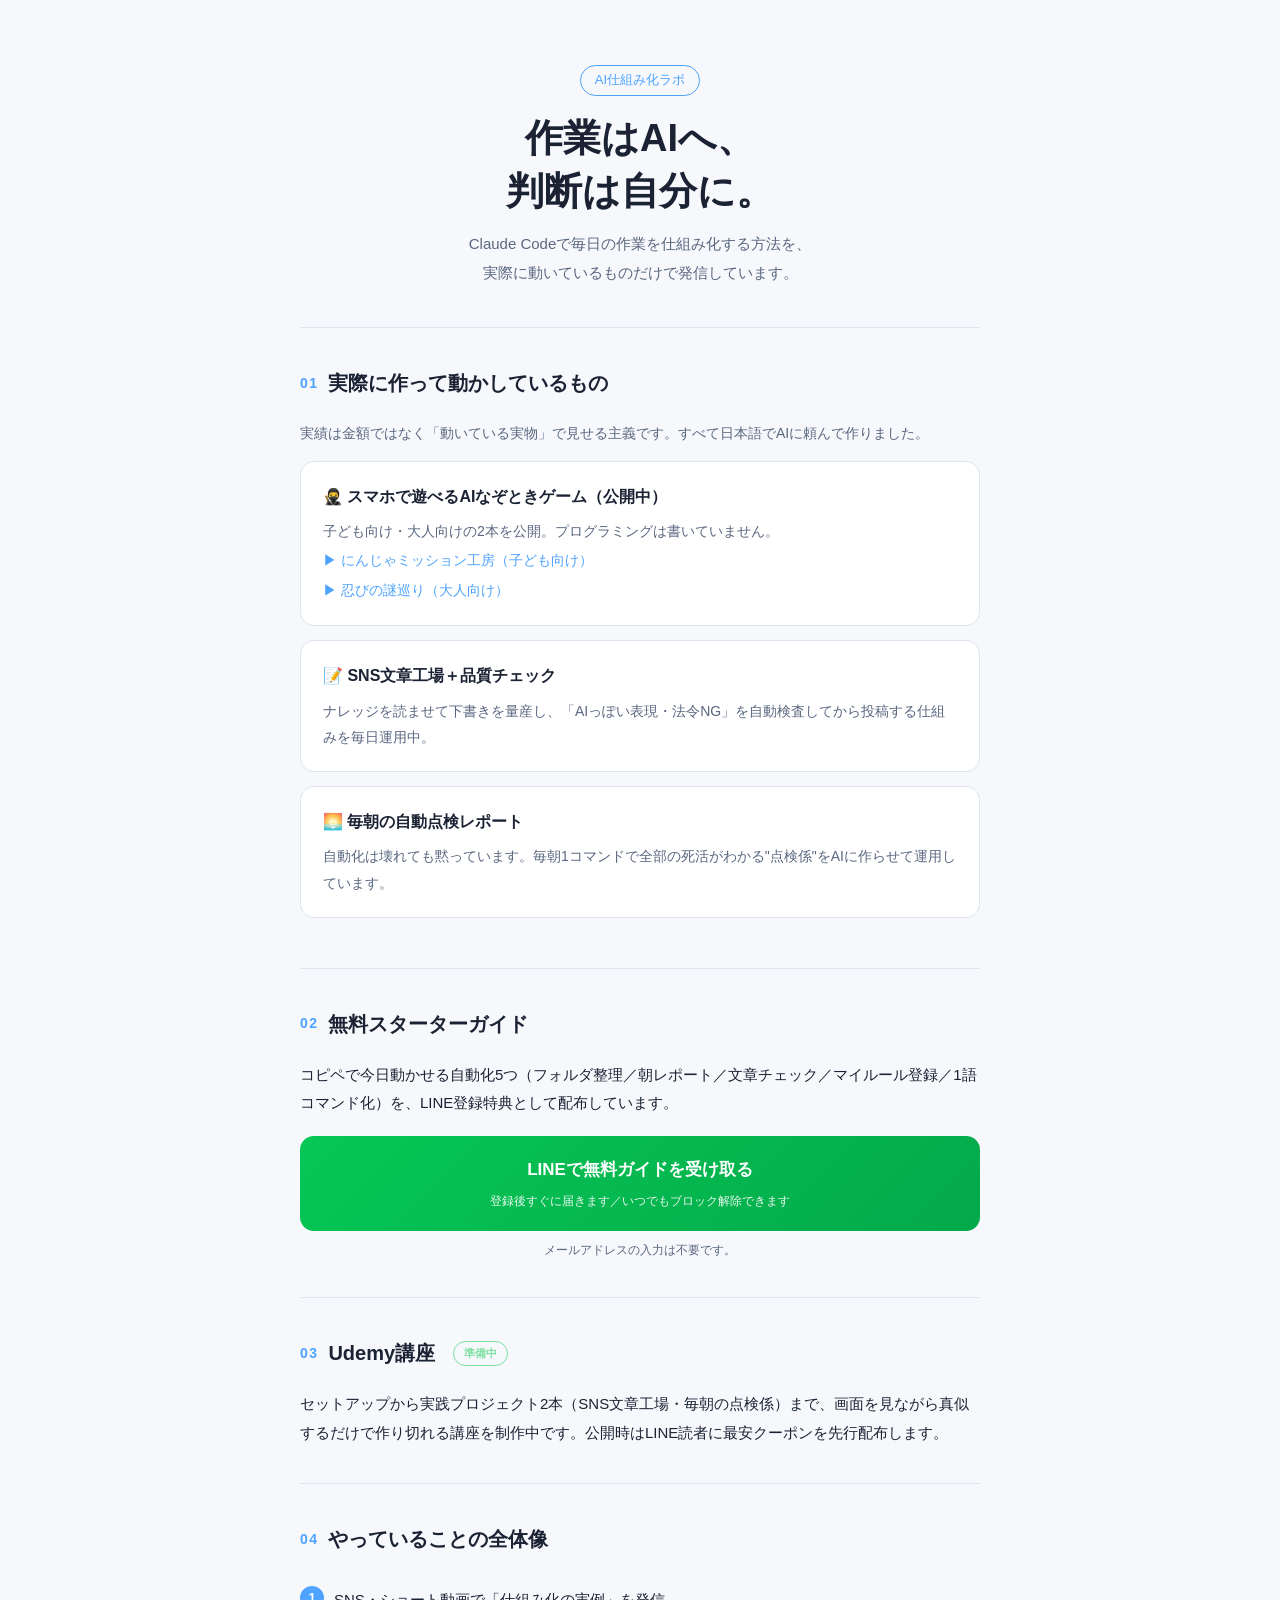
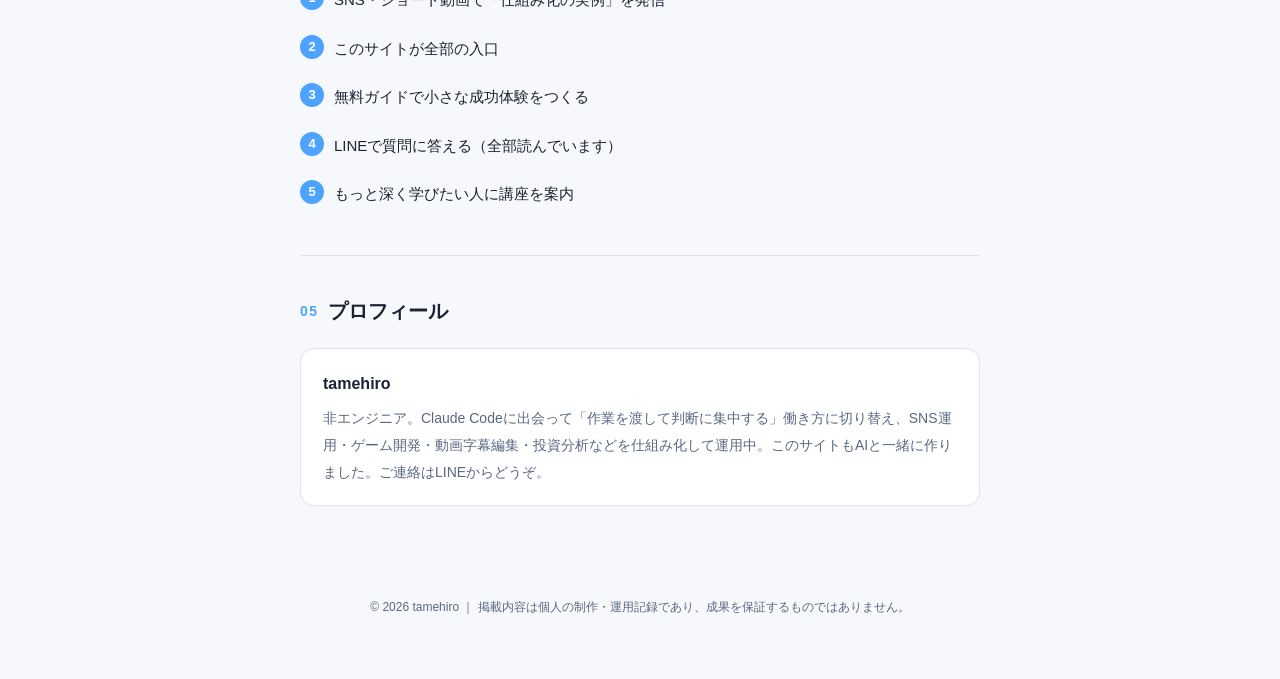
==== index.html @ 13704e38 "公式サイト初回公開 Co-Authored-By: Claude Fable 5 <noreply@anthropic.com>" ====
<!DOCTYPE html>
<html lang="ja">
<head>
<meta charset="UTF-8">
<meta name="viewport" content="width=device-width, initial-scale=1.0">
<title>tamehiro | AI仕組み化ラボ — 作業はAIへ、判断は自分に</title>
<meta name="description" content="Claude Codeで毎日の作業を仕組み化する方法を発信しています。コピペで始められる無料スターターガイド配布中。">
<style>
  :root{
    --bg:#0f1420; --panel:#171e2e; --text:#e8ecf4; --muted:#9aa7bd;
    --accent:#4da3ff; --accent2:#7ee0a3; --border:#2a3550;
  }
  @media (prefers-color-scheme: light){
    :root{ --bg:#f6f8fb; --panel:#ffffff; --text:#1a2233; --muted:#5a6780; --border:#dde4ef; }
  }
  *{margin:0;padding:0;box-sizing:border-box}
  body{background:var(--bg);color:var(--text);font-family:"Hiragino Kaku Gothic ProN","Yu Gothic",Meiryo,sans-serif;line-height:1.9}
  .wrap{max-width:720px;margin:0 auto;padding:0 20px}
  header{padding:64px 0 40px;text-align:center}
  .badge{display:inline-block;font-size:13px;color:var(--accent);border:1px solid var(--accent);border-radius:999px;padding:2px 14px;margin-bottom:16px}
  h1{font-size:clamp(26px,6vw,38px);line-height:1.4;margin-bottom:12px}
  .lead{color:var(--muted);font-size:15px}
  section{padding:36px 0;border-top:1px solid var(--border)}
  h2{font-size:20px;margin-bottom:18px;display:flex;align-items:center;gap:10px}
  h2 .n{color:var(--accent);font-size:14px;letter-spacing:.1em}
  .card{background:var(--panel);border:1px solid var(--border);border-radius:14px;padding:20px 22px;margin-bottom:14px}
  .card h3{font-size:16px;margin-bottom:6px}
  .card p{font-size:14px;color:var(--muted)}
  .card a{color:var(--accent);text-decoration:none;font-size:14px}
  .card a:hover{text-decoration:underline}
  .cta{display:block;text-align:center;background:linear-gradient(135deg,#06c755,#04a94a);color:#fff;font-weight:700;font-size:17px;border-radius:14px;padding:18px;margin:18px 0 8px;text-decoration:none}
  .cta small{display:block;font-weight:400;font-size:12px;opacity:.9;margin-top:4px}
  .note{font-size:12px;color:var(--muted);text-align:center}
  ul.flow{list-style:none}
  ul.flow li{padding:10px 0 10px 34px;position:relative;font-size:15px}
  ul.flow li::before{content:attr(data-n);position:absolute;left:0;top:10px;width:24px;height:24px;border-radius:50%;
    background:var(--accent);color:#fff;font-size:13px;font-weight:700;display:flex;align-items:center;justify-content:center}
  footer{padding:40px 0 60px;text-align:center;color:var(--muted);font-size:12px}
  .soon{display:inline-block;font-size:11px;color:var(--accent2);border:1px solid var(--accent2);border-radius:999px;padding:1px 10px;margin-left:8px;vertical-align:middle}
</style>
</head>
<body>
<div class="wrap">

  <header>
    <span class="badge">AI仕組み化ラボ</span>
    <h1>作業はAIへ、<br>判断は自分に。</h1>
    <p class="lead">Claude Codeで毎日の作業を仕組み化する方法を、<br>実際に動いているものだけで発信しています。</p>
  </header>

  <section>
    <h2><span class="n">01</span>実際に作って動かしているもの</h2>
    <p style="font-size:14px;color:var(--muted);margin-bottom:14px">実績は金額ではなく「動いている実物」で見せる主義です。すべて日本語でAIに頼んで作りました。</p>
    <div class="card">
      <h3>🥷 スマホで遊べるAIなぞときゲーム（公開中）</h3>
      <p>子ども向け・大人向けの2本を公開。プログラミングは書いていません。</p>
      <a href="https://tamehiro3.github.io/ninja-mission-kobo/" target="_blank" rel="noopener">▶ にんじゃミッション工房（子ども向け）</a><br>
      <a href="https://tamehiro3.github.io/shinobi-nazomeguri/" target="_blank" rel="noopener">▶ 忍びの謎巡り（大人向け）</a>
    </div>
    <div class="card">
      <h3>📝 SNS文章工場＋品質チェック</h3>
      <p>ナレッジを読ませて下書きを量産し、「AIっぽい表現・法令NG」を自動検査してから投稿する仕組みを毎日運用中。</p>
    </div>
    <div class="card">
      <h3>🌅 毎朝の自動点検レポート</h3>
      <p>自動化は壊れても黙っています。毎朝1コマンドで全部の死活がわかる"点検係"をAIに作らせて運用しています。</p>
    </div>
  </section>

  <section>
    <h2><span class="n">02</span>無料スターターガイド</h2>
    <p style="font-size:15px">コピペで今日動かせる自動化5つ（フォルダ整理／朝レポート／文章チェック／マイルール登録／1語コマンド化）を、LINE登録特典として配布しています。</p>
    <a class="cta" href="https://line.me/R/ti/p/@442vfqdf">
      LINEで無料ガイドを受け取る
      <small>登録後すぐに届きます／いつでもブロック解除できます</small>
    </a>
    <p class="note">メールアドレスの入力は不要です。</p>
  </section>

  <section>
    <h2><span class="n">03</span>Udemy講座<span class="soon">準備中</span></h2>
    <p style="font-size:15px">セットアップから実践プロジェクト2本（SNS文章工場・毎朝の点検係）まで、画面を見ながら真似するだけで作り切れる講座を制作中です。公開時はLINE読者に最安クーポンを先行配布します。</p>
    <!-- ★講座公開後、この下にUdemyリンクのカードを追加する -->
  </section>

  <section>
    <h2><span class="n">04</span>やっていることの全体像</h2>
    <ul class="flow">
      <li data-n="1">SNS・ショート動画で「仕組み化の実例」を発信</li>
      <li data-n="2">このサイトが全部の入口</li>
      <li data-n="3">無料ガイドで小さな成功体験をつくる</li>
      <li data-n="4">LINEで質問に答える（全部読んでいます）</li>
      <li data-n="5">もっと深く学びたい人に講座を案内</li>
    </ul>
  </section>

  <section>
    <h2><span class="n">05</span>プロフィール</h2>
    <div class="card">
      <h3>tamehiro</h3>
      <p>非エンジニア。Claude Codeに出会って「作業を渡して判断に集中する」働き方に切り替え、SNS運用・ゲーム開発・動画字幕編集・投資分析などを仕組み化して運用中。このサイトもAIと一緒に作りました。ご連絡はLINEからどうぞ。</p>
    </div>
  </section>

  <footer>
    © 2026 tamehiro ｜ 掲載内容は個人の制作・運用記録であり、成果を保証するものではありません。
  </footer>

</div>
</body>
</html>
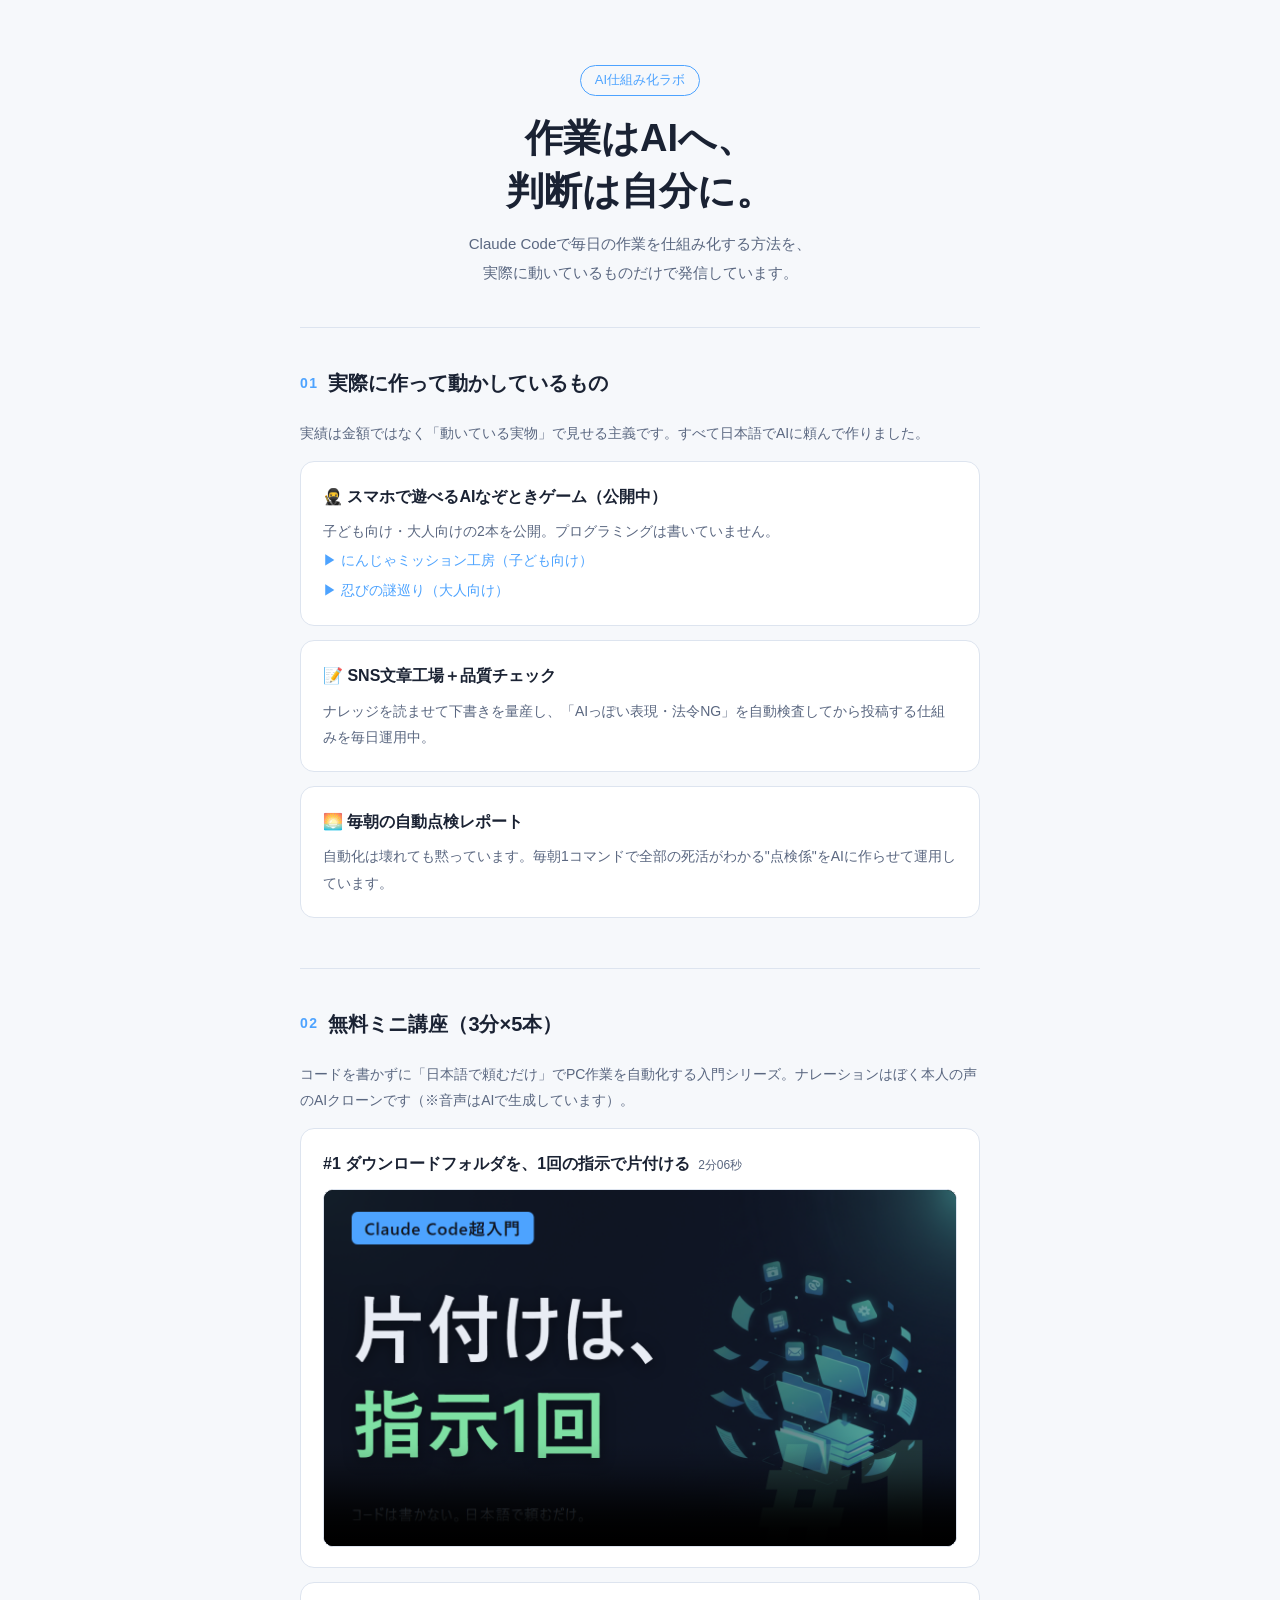
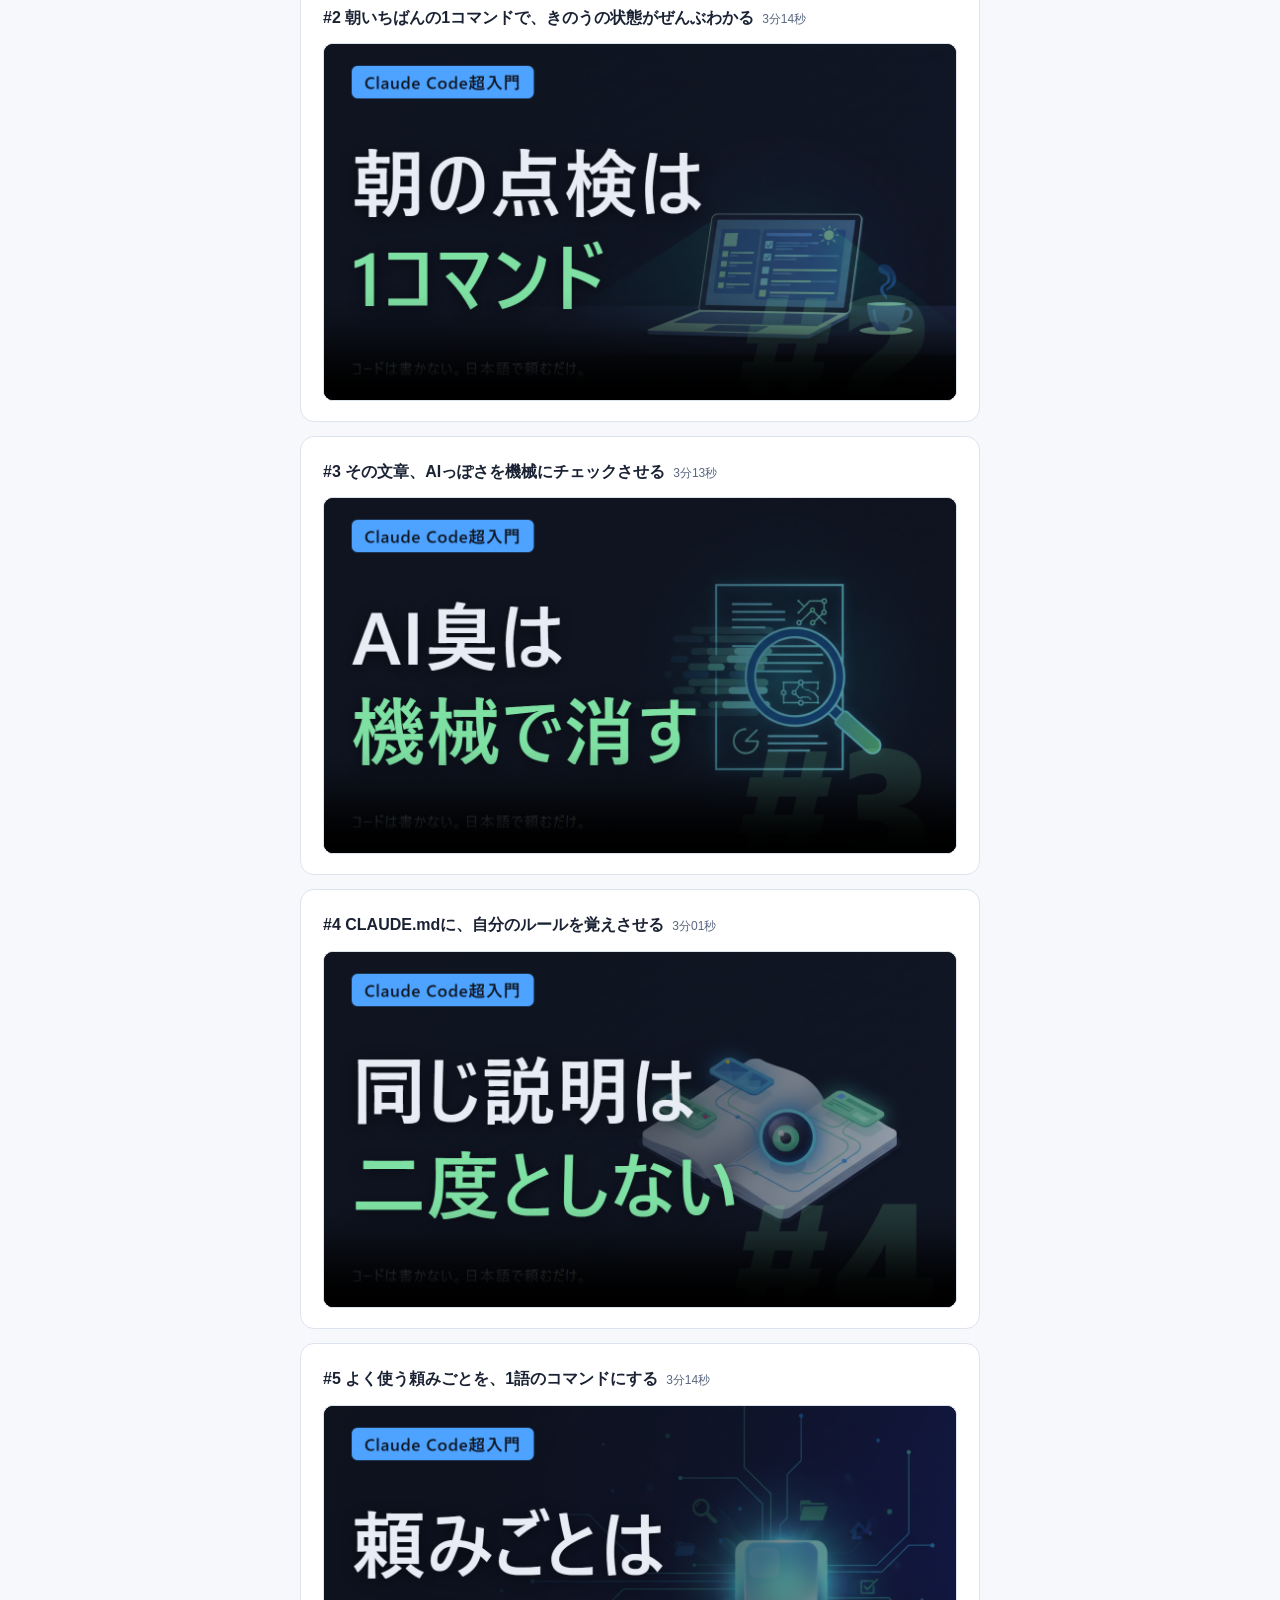
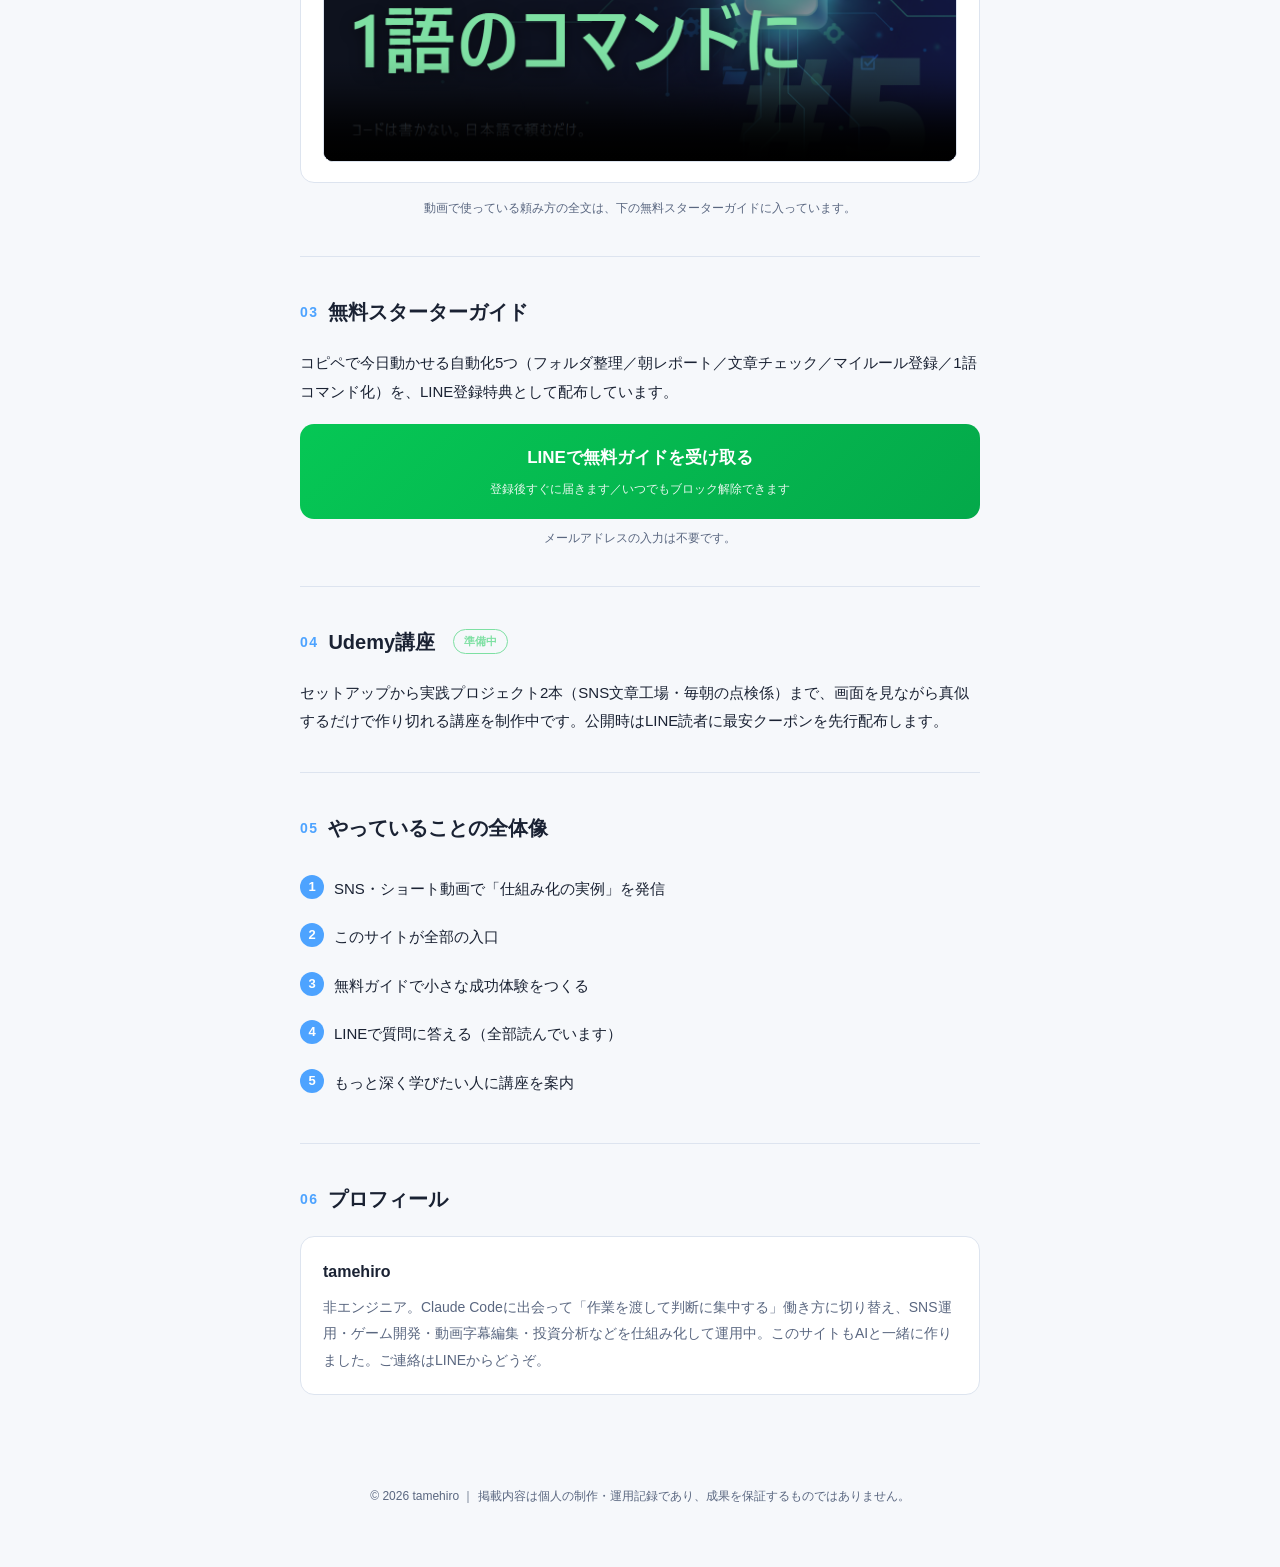
==== commit 1a0ce2b4: "無料ミニ講座5本（動画＋サムネ）をサイトに追加 Co-Authored-By: Claude Fable 5 <noreply@anthropic.com>" ====
--- a/index.html
+++ b/index.html
@@ -28,6 +28,8 @@
   .card p{font-size:14px;color:var(--muted)}
   .card a{color:var(--accent);text-decoration:none;font-size:14px}
   .card a:hover{text-decoration:underline}
+  .card video{width:100%;border-radius:10px;margin-top:10px;display:block;border:1px solid var(--border);background:#000}
+  .card h3 small{font-weight:400;color:var(--muted);font-size:12px;margin-left:8px}
   .cta{display:block;text-align:center;background:linear-gradient(135deg,#06c755,#04a94a);color:#fff;font-weight:700;font-size:17px;border-radius:14px;padding:18px;margin:18px 0 8px;text-decoration:none}
   .cta small{display:block;font-weight:400;font-size:12px;opacity:.9;margin-top:4px}
   .note{font-size:12px;color:var(--muted);text-align:center}
@@ -68,7 +70,33 @@
   </section>
 
   <section>
-    <h2><span class="n">02</span>無料スターターガイド</h2>
+    <h2><span class="n">02</span>無料ミニ講座（3分×5本）</h2>
+    <p style="font-size:14px;color:var(--muted);margin-bottom:14px">コードを書かずに「日本語で頼むだけ」でPC作業を自動化する入門シリーズ。ナレーションはぼく本人の声のAIクローンです（※音声はAIで生成しています）。</p>
+    <div class="card">
+      <h3>#1 ダウンロードフォルダを、1回の指示で片付ける<small>2分06秒</small></h3>
+      <video controls playsinline preload="none" poster="thumbs/lesson01_thumb.png" src="lectures/lesson01.mp4"></video>
+    </div>
+    <div class="card">
+      <h3>#2 朝いちばんの1コマンドで、きのうの状態がぜんぶわかる<small>3分14秒</small></h3>
+      <video controls playsinline preload="none" poster="thumbs/lesson02_thumb.png" src="lectures/lesson02.mp4"></video>
+    </div>
+    <div class="card">
+      <h3>#3 その文章、AIっぽさを機械にチェックさせる<small>3分13秒</small></h3>
+      <video controls playsinline preload="none" poster="thumbs/lesson03_thumb.png" src="lectures/lesson03.mp4"></video>
+    </div>
+    <div class="card">
+      <h3>#4 CLAUDE.mdに、自分のルールを覚えさせる<small>3分01秒</small></h3>
+      <video controls playsinline preload="none" poster="thumbs/lesson04_thumb.png" src="lectures/lesson04.mp4"></video>
+    </div>
+    <div class="card">
+      <h3>#5 よく使う頼みごとを、1語のコマンドにする<small>3分14秒</small></h3>
+      <video controls playsinline preload="none" poster="thumbs/lesson05_thumb.png" src="lectures/lesson05.mp4"></video>
+    </div>
+    <p class="note">動画で使っている頼み方の全文は、下の無料スターターガイドに入っています。</p>
+  </section>
+
+  <section>
+    <h2><span class="n">03</span>無料スターターガイド</h2>
     <p style="font-size:15px">コピペで今日動かせる自動化5つ（フォルダ整理／朝レポート／文章チェック／マイルール登録／1語コマンド化）を、LINE登録特典として配布しています。</p>
     <a class="cta" href="https://line.me/R/ti/p/@442vfqdf">
       LINEで無料ガイドを受け取る
@@ -78,13 +106,13 @@
   </section>
 
   <section>
-    <h2><span class="n">03</span>Udemy講座<span class="soon">準備中</span></h2>
+    <h2><span class="n">04</span>Udemy講座<span class="soon">準備中</span></h2>
     <p style="font-size:15px">セットアップから実践プロジェクト2本（SNS文章工場・毎朝の点検係）まで、画面を見ながら真似するだけで作り切れる講座を制作中です。公開時はLINE読者に最安クーポンを先行配布します。</p>
     <!-- ★講座公開後、この下にUdemyリンクのカードを追加する -->
   </section>
 
   <section>
-    <h2><span class="n">04</span>やっていることの全体像</h2>
+    <h2><span class="n">05</span>やっていることの全体像</h2>
     <ul class="flow">
       <li data-n="1">SNS・ショート動画で「仕組み化の実例」を発信</li>
       <li data-n="2">このサイトが全部の入口</li>
@@ -95,7 +123,7 @@
   </section>
 
   <section>
-    <h2><span class="n">05</span>プロフィール</h2>
+    <h2><span class="n">06</span>プロフィール</h2>
     <div class="card">
       <h3>tamehiro</h3>
       <p>非エンジニア。Claude Codeに出会って「作業を渡して判断に集中する」働き方に切り替え、SNS運用・ゲーム開発・動画字幕編集・投資分析などを仕組み化して運用中。このサイトもAIと一緒に作りました。ご連絡はLINEからどうぞ。</p>
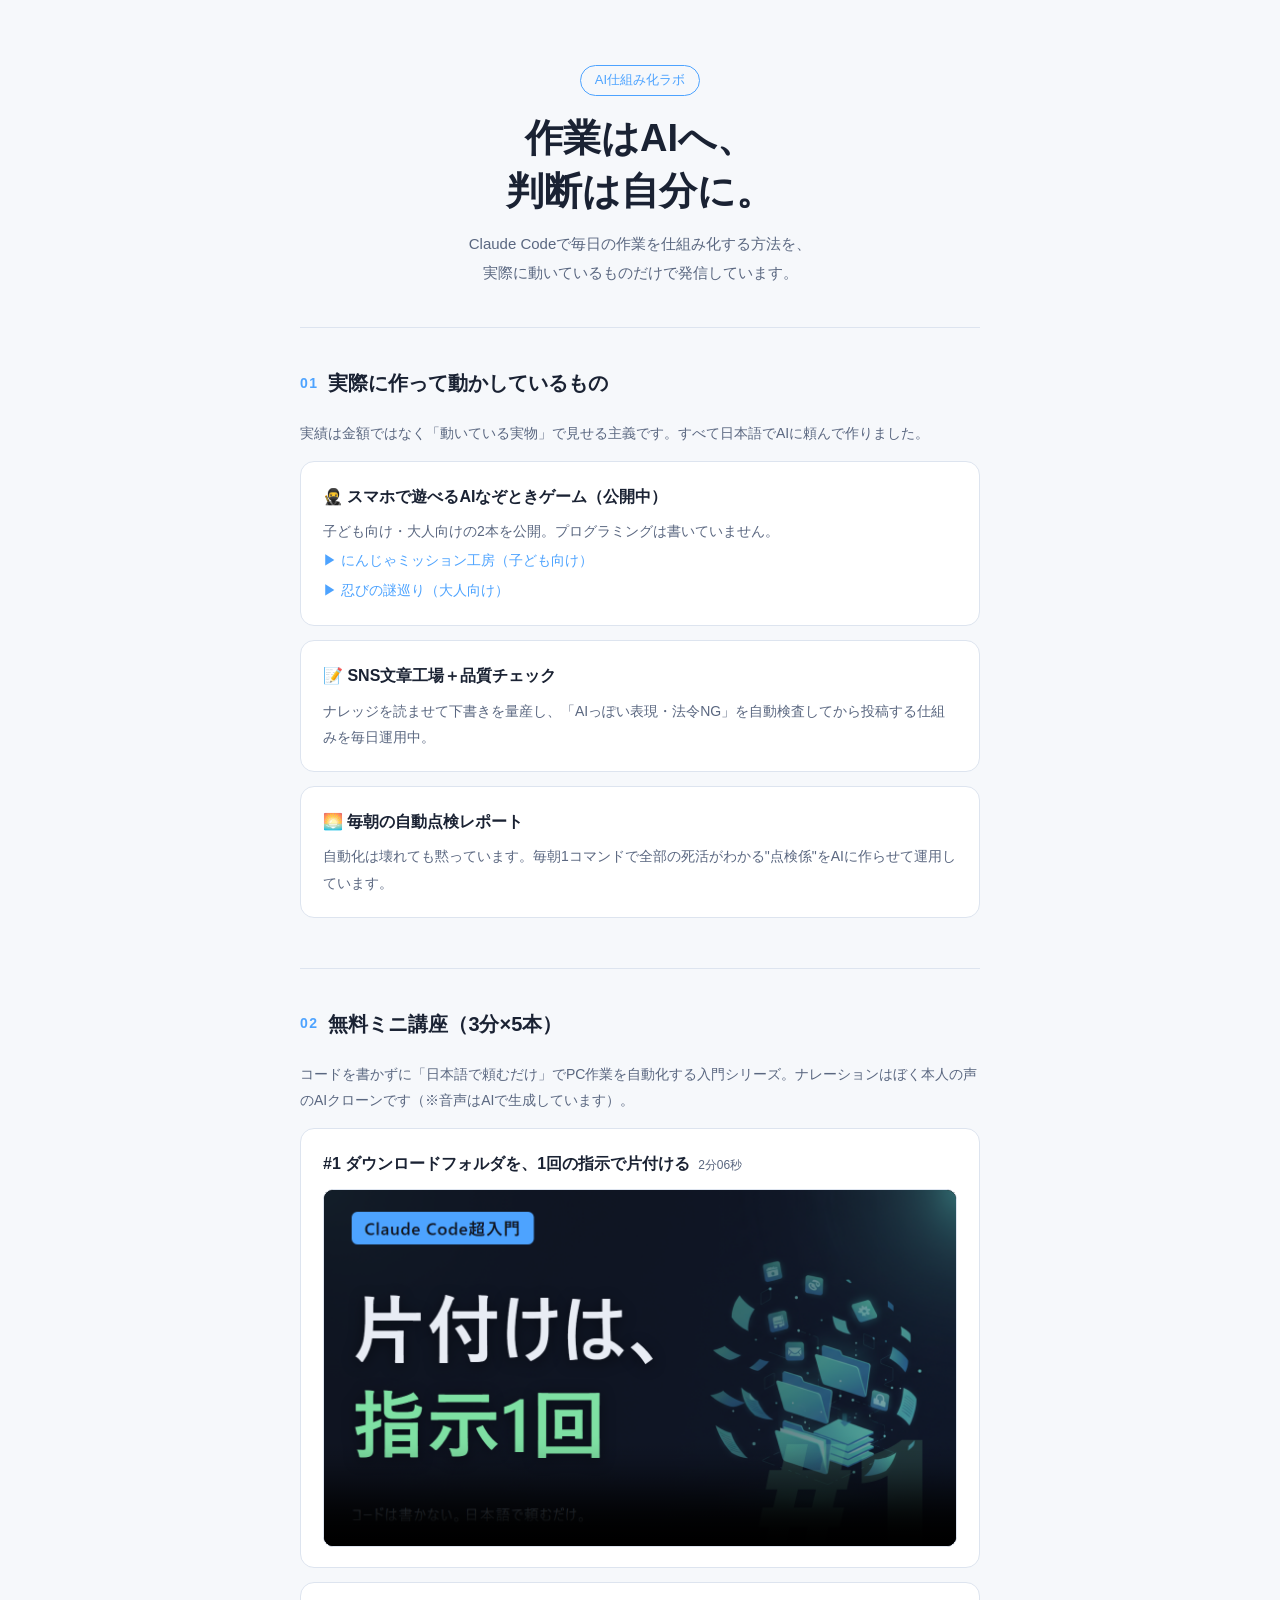
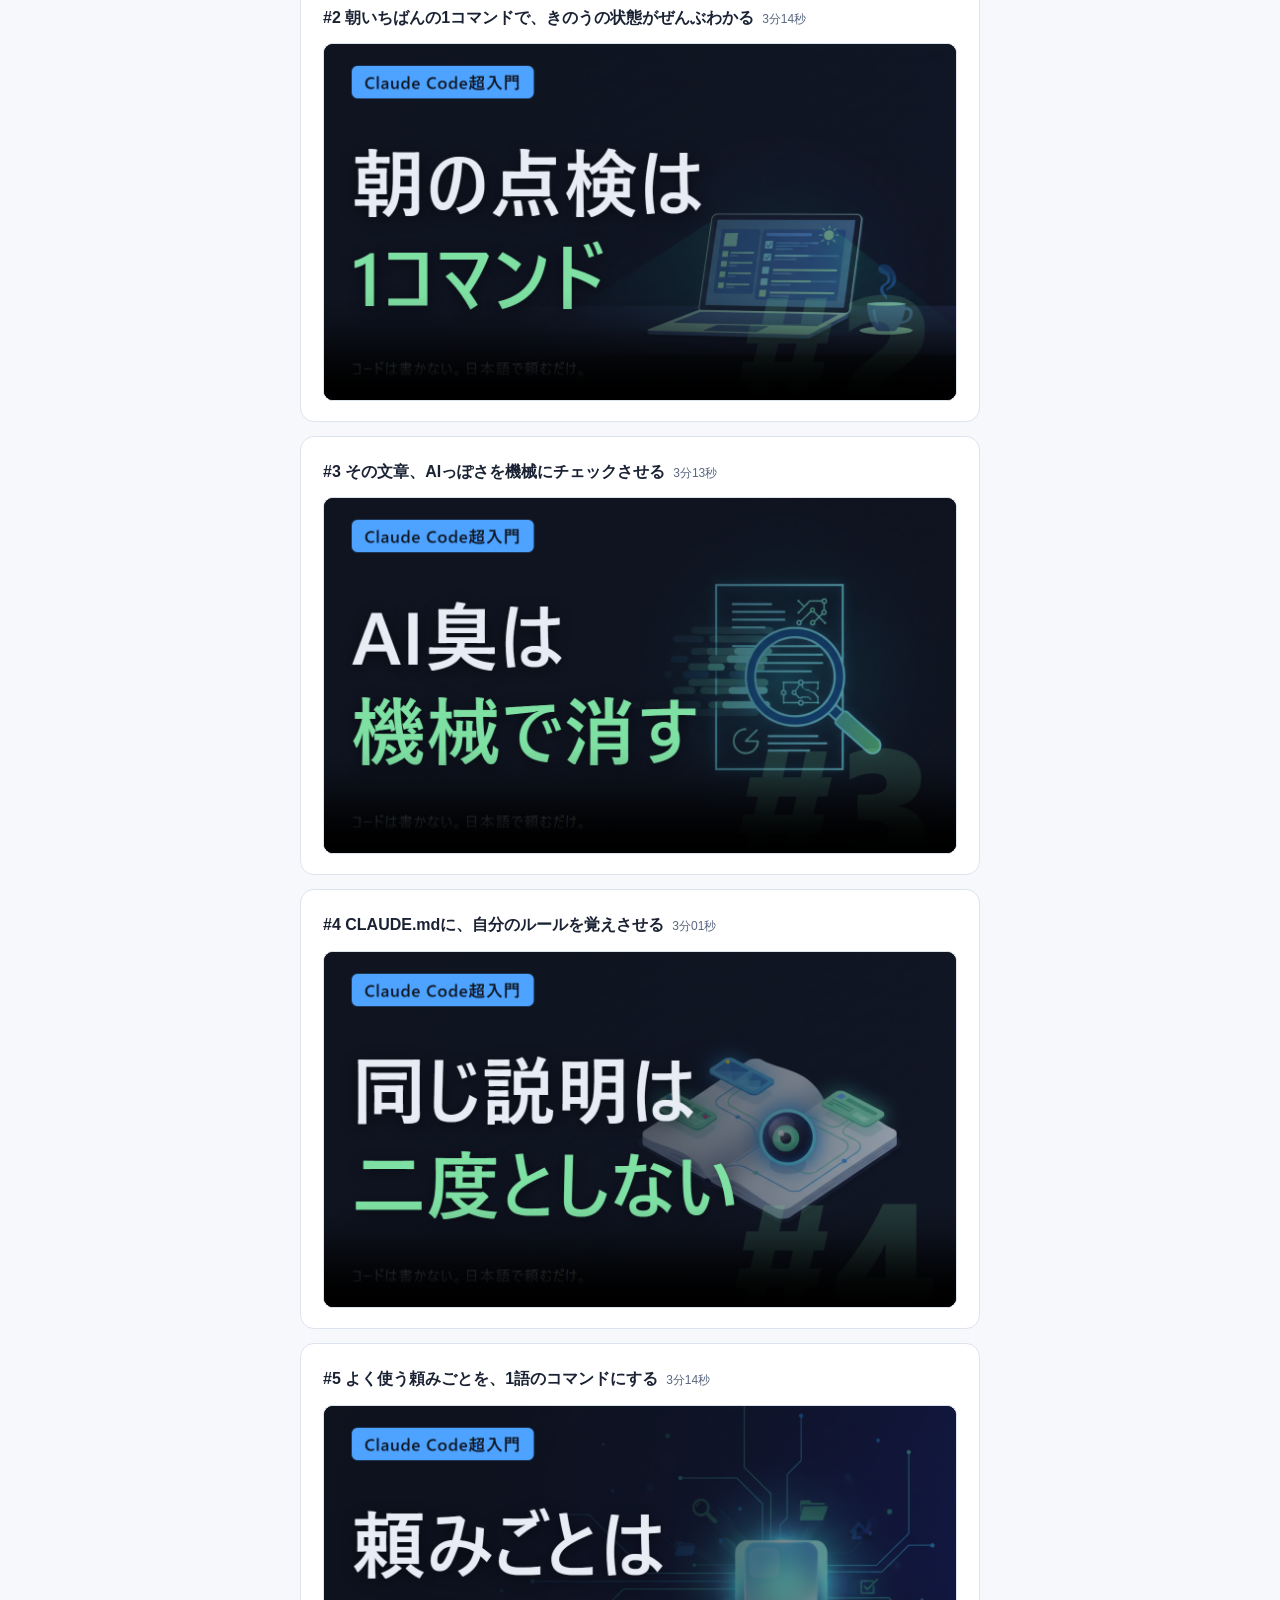
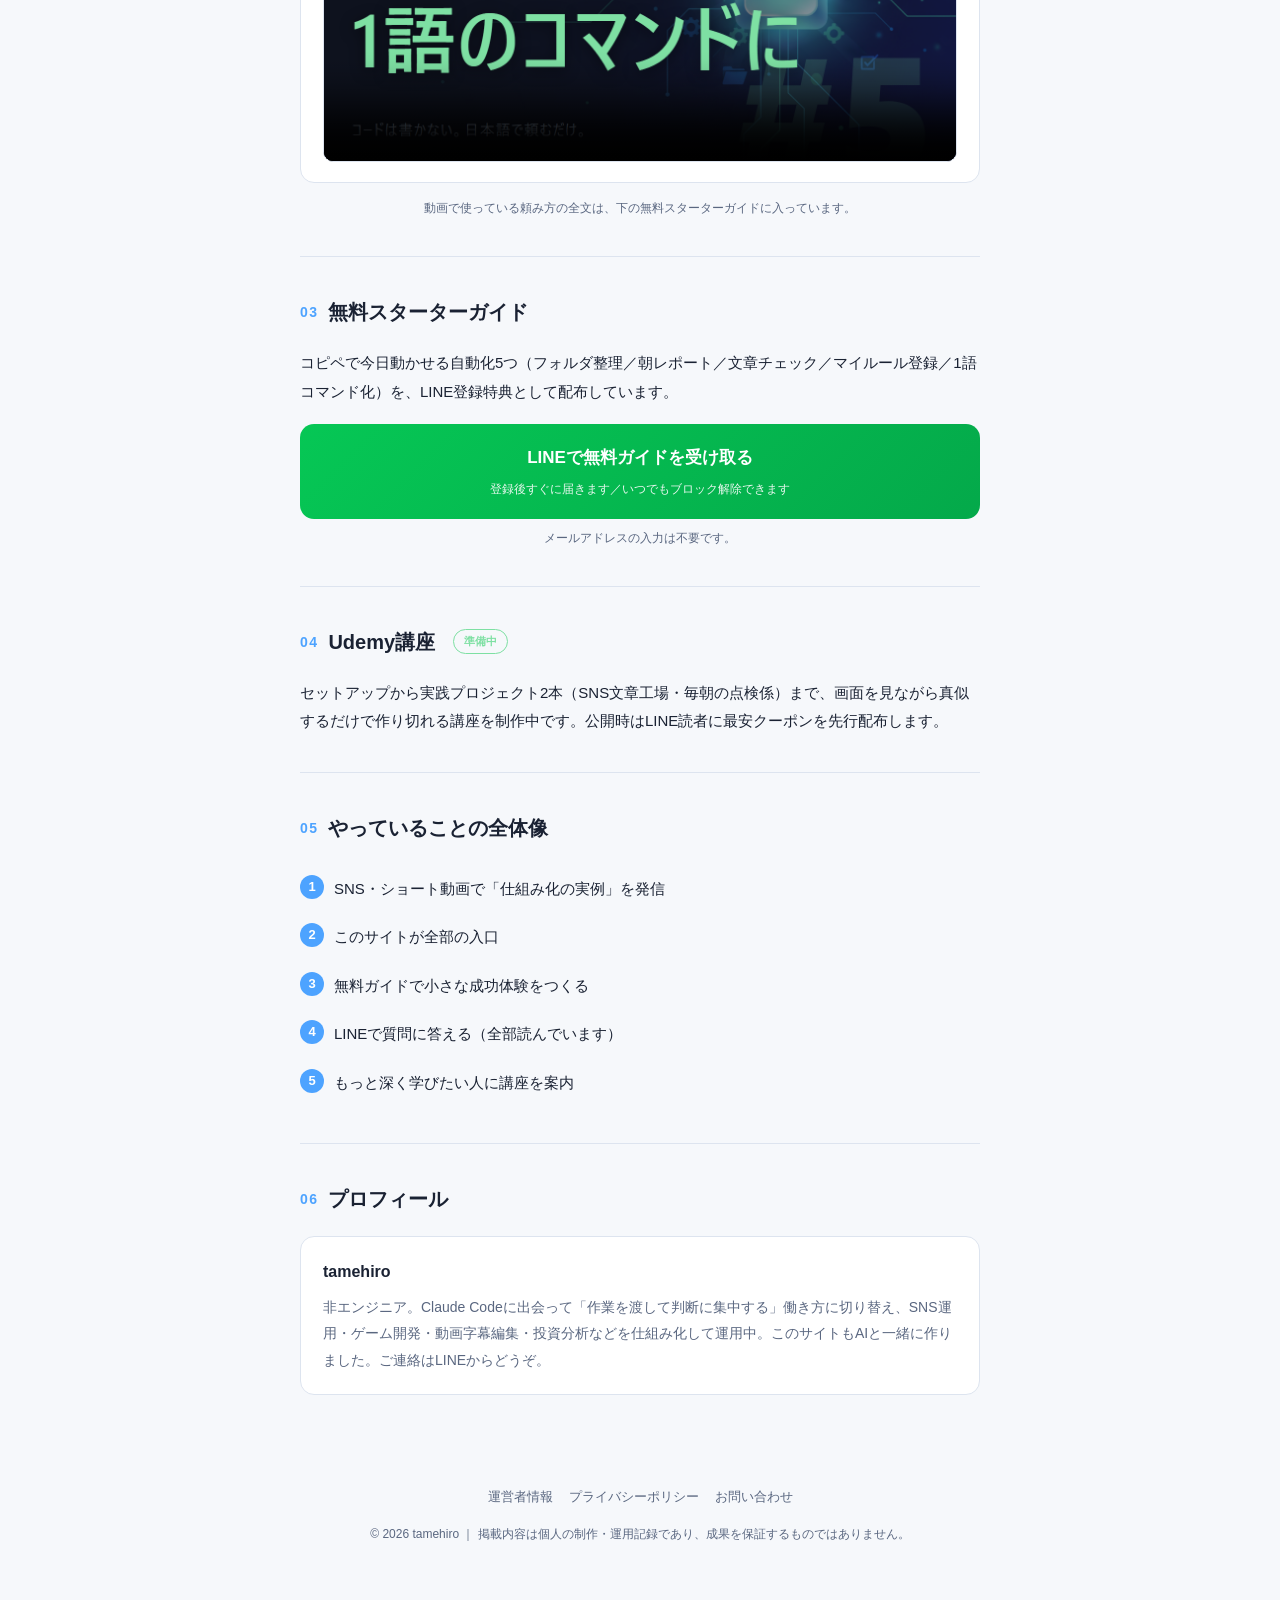
==== commit a2fdbb99: "AdSense審査に必要な運営者情報・プライバシーポリシー・問い合わせページを追加 AdSenseの「有用性の低いコンテンツ」判定は tamehiro3.github.io という ホスト名の単位でか" ====
--- a/index.html
+++ b/index.html
@@ -5,6 +5,7 @@
 <meta name="viewport" content="width=device-width, initial-scale=1.0">
 <title>tamehiro | AI仕組み化ラボ — 作業はAIへ、判断は自分に</title>
 <meta name="description" content="Claude Codeで毎日の作業を仕組み化する方法を発信しています。コピペで始められる無料スターターガイド配布中。">
+<link rel="canonical" href="https://tamehiro3.github.io/ai-lab/">
 <style>
   :root{
     --bg:#0f1420; --panel:#171e2e; --text:#e8ecf4; --muted:#9aa7bd;
@@ -38,6 +39,9 @@
   ul.flow li::before{content:attr(data-n);position:absolute;left:0;top:10px;width:24px;height:24px;border-radius:50%;
     background:var(--accent);color:#fff;font-size:13px;font-weight:700;display:flex;align-items:center;justify-content:center}
   footer{padding:40px 0 60px;text-align:center;color:var(--muted);font-size:12px}
+  footer nav{display:flex;flex-wrap:wrap;justify-content:center;gap:6px 16px;margin-bottom:14px}
+  footer nav a{color:var(--muted);font-size:13px;text-decoration:none}
+  footer nav a:hover{text-decoration:underline;color:var(--accent)}
   .soon{display:inline-block;font-size:11px;color:var(--accent2);border:1px solid var(--accent2);border-radius:999px;padding:1px 10px;margin-left:8px;vertical-align:middle}
 </style>
 </head>
@@ -131,6 +135,11 @@
   </section>
 
   <footer>
+    <nav>
+      <a href="about.html">運営者情報</a>
+      <a href="privacy.html">プライバシーポリシー</a>
+      <a href="contact.html">お問い合わせ</a>
+    </nav>
     © 2026 tamehiro ｜ 掲載内容は個人の制作・運用記録であり、成果を保証するものではありません。
   </footer>
 
